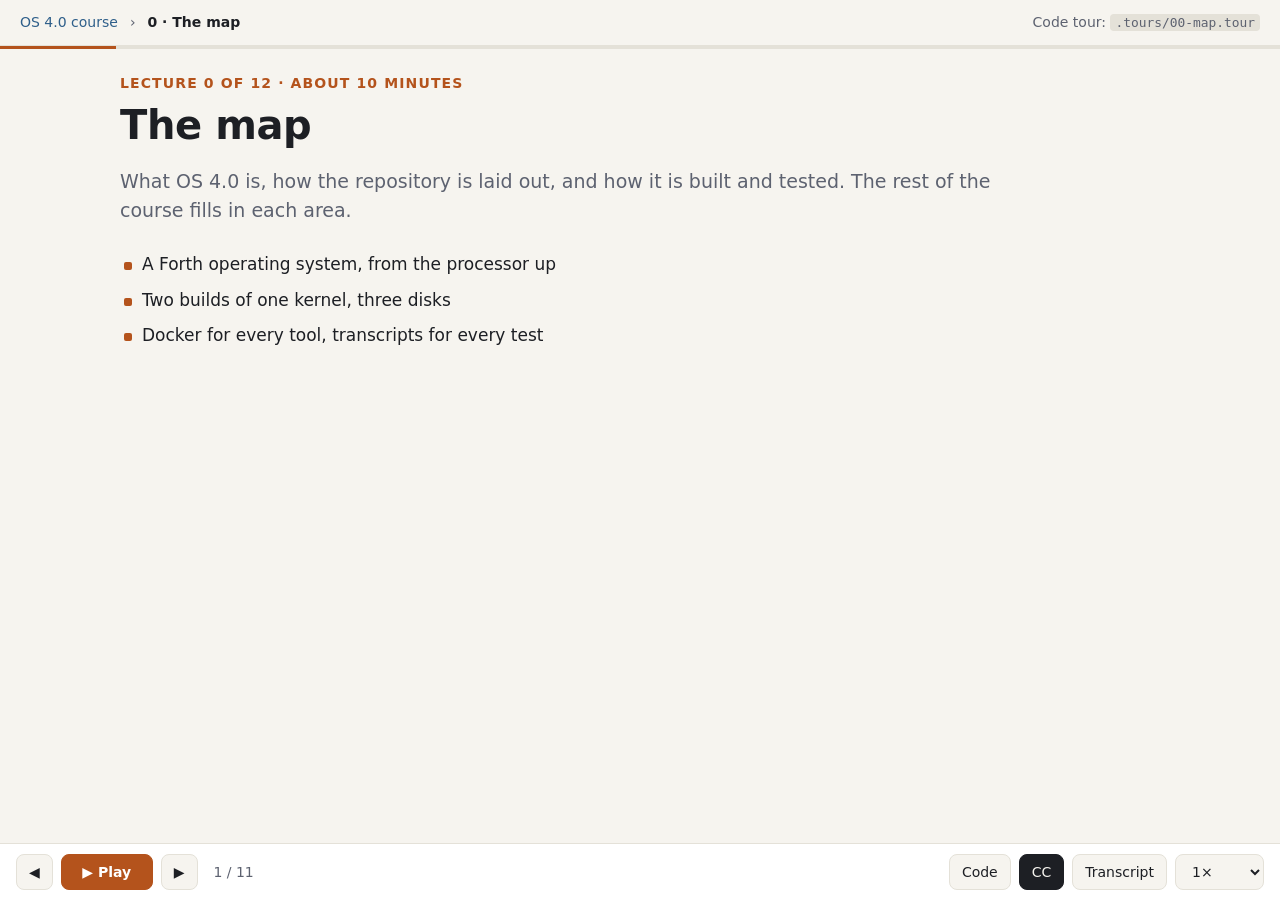
==== docs/course/00-map.html @ cc6a462b "Course: lectures 0-4 and their tours; Code button opens the tour step Lectures 0 (the map), 1 (Forth" ====
<!doctype html>
<html lang="en-GB">
<head>
<meta charset="utf-8">
<meta name="viewport" content="width=device-width, initial-scale=1">
<title>The map · OS 4.0 course</title>
<link rel="stylesheet" href="course.css">
</head>
<body data-tour="00-map">

<header class="top">
  <a href="index.html">OS 4.0 course</a> <span>›</span> <span class="lecture">0 · The map</span>
  <span class="spacer"></span>
  <span class="tour">Code tour: <code>.tours/00-map.tour</code></span>
</header>

<main class="stage">

<!-- 1 -->
<section class="slide" data-code="1">
  <div class="kicker">Lecture 0 of 12 · about 10 minutes</div>
  <h1>The map</h1>
  <p class="lede">What OS 4.0 is, how the repository is laid out, and how it is built and tested. The rest of the course fills in each area.</p>
  <ul class="points" style="margin-top:28px">
    <li data-step="2">A Forth operating system, from the processor up</li>
    <li data-step="2">Two builds of one kernel, three disks</li>
    <li data-step="3">Docker for every tool, transcripts for every test</li>
  </ul>
  <div class="talk">
    <p>Welcome to the course on OS 4.0. This first lecture is the map. It won't go deep into anything. Instead it shows you the whole territory, so that when later lectures zoom in on tasks, or storage, or the network, you know where you are.</p>
    <p>We'll see what the system is and what it's for, how one kernel is built two ways, and the three disks it uses.</p>
    <p>Then the practical side: how everything is built inside Docker, and how every feature is tested by a transcript of a real session. Each lecture ends with questions to think about, and the Code button opens the same code in your editor.</p>
  </div>
</section>

<!-- 2 -->
<section class="slide" data-code="2">
  <h2>A Forth operating system</h2>
  <div class="cols">
    <div class="figure" data-step="1">
      <svg viewBox="0 0 520 290" role="img" aria-label="Layers: the app on top, then the Forth boot files, the assembly kernel, and the machine">
        <rect class="box accent" x="20" y="16" width="480" height="50" rx="8"/>
        <text x="40" y="47">an app: the MUD, or anything else</text>
        <text x="480" y="47" class="small" text-anchor="end">app disk</text>
        <rect class="box green" x="20" y="78" width="480" height="96" rx="8"/>
        <text x="40" y="104">Forth boot files</text>
        <text x="40" y="126" class="small">the language, drivers, tasks, blocks, network, REPL</text>
        <text x="40" y="146" class="small">about 3,000 lines of Forth</text>
        <text x="480" y="104" class="small" text-anchor="end">forth/, hal/</text>
        <rect class="box blue" x="20" y="186" width="480" height="50" rx="8"/>
        <text x="40" y="216">the kernel: primitives, a compiler, start-up</text>
        <text x="480" y="216" class="small" text-anchor="end">arch/aarch64/</text>
        <rect class="box faint" x="20" y="248" width="480" height="34" rx="8"/>
        <text x="40" y="270" class="small">a 64-bit ARM machine: QEMU's virt today, AWS Graviton later</text>
      </svg>
    </div>
    <ul class="points">
      <li data-step="2">No Linux underneath: it owns the machine</li>
      <li data-step="3">Most of it is Forth, even the drivers</li>
      <li data-step="4">Built to run a MUD, kept general for other apps</li>
    </ul>
  </div>
  <div class="talk">
    <p>OS 4.0 is a small operating system written in Forth for 64-bit ARM processors. Here are its layers, from the bottom up.</p>
    <p>At the bottom is the machine. Today that's QEMU's virtual ARM board, called <span data-say="virt">virt</span>. Later it will be an AWS Graviton server. There's no Linux underneath and no other operating system: OS 4.0 owns the machine, from the first instruction.</p>
    <p>Above it is a small kernel in assembly language. It holds the Forth primitives, a minimal compiler, and the start-up code. Everything else is Forth, loaded at boot from the files in the forth and <span data-say="hal">HAL</span> folders: the rest of the language, the device drivers, multitasking, disk blocks, a network stack, and the interactive prompt, which Forth calls the REPL.</p>
    <p>On top runs an application. The first will be a MUD, a text adventure that many people play at once over the network. But the base is kept general, so that other applications can run on it too.</p>
  </div>
</section>

<!-- 3 -->
<section class="slide" data-code="3">
  <h2>One kernel, two builds</h2>
  <div class="cols">
    <div class="figure" data-step="1">
      <svg viewBox="0 0 520 250" role="img" aria-label="kernel.s is assembled twice: with linux.s for the hosted build, with virt.s for bare metal">
        <rect class="box accent" x="170" y="14" width="180" height="56" rx="8"/>
        <text x="260" y="38" text-anchor="middle" class="mono">kernel.s</text>
        <text x="260" y="58" text-anchor="middle" class="small">+ the boot files</text>
        <path class="line" d="M 220 70 L 120 120"/>
        <path class="line" d="M 300 70 L 400 120"/>
        <rect class="box green" x="20" y="120" width="210" height="110" rx="8"/>
        <text x="36" y="146">hosted</text>
        <text x="36" y="168" class="mono">linux.s</text>
        <text x="36" y="190" class="small">a Linux program, run by</text>
        <text x="36" y="208" class="small">qemu-aarch64: starts at once</text>
        <rect class="box blue" x="290" y="120" width="210" height="110" rx="8"/>
        <text x="306" y="146">bare metal</text>
        <text x="306" y="168" class="mono">virt.s, vectors.s</text>
        <text x="306" y="190" class="small">booted by Limine on</text>
        <text x="306" y="208" class="small">QEMU's virt machine</text>
      </svg>
    </div>
    <ul class="points">
      <li data-step="2">The same Forth on both: only the drivers differ</li>
      <li data-step="2">The platform supplies <code>hal_key</code>, <code>hal_emit</code>, <code>hal_bye</code>…</li>
      <li data-step="3">Every test runs on both builds</li>
    </ul>
  </div>
  <div class="below" data-step="2">
    <pre class="code" data-src="arch/aarch64/kernel.s">.ifdef HOSTED
	bootfile "hal/linux-blk.fs"
	<span class="c">…</span>
.else
	bootfile "hal/virtio.fs"
	<span class="c">…</span>
.endif</pre>
    <div class="src"><a href="../../arch/aarch64/kernel.s" data-ref="arch/aarch64/kernel.s:boot_files">arch/aarch64/kernel.s › boot_files</a></div>
  </div>
  <div class="talk">
    <p>The kernel is one assembly file, kernel dot s, which pulls in the rest of the assembly and embeds the Forth boot files. It's assembled twice, once for each platform.</p>
    <p>The hosted build links it with linux dot s and runs it as an ordinary Linux program, under a small emulator called <span data-say="Q emu A arch 64">qemu-aarch64</span>. It starts in a blink, which makes it ideal for quick tests. The bare-metal build links it with virt dot s instead and boots on QEMU's virtual machine, through a boot loader called Limine. The Forth on top is the same: only a handful of tiny routines, for reading a key, printing a character, and shutting down, come from the platform. And a few drivers differ, which the conditional block here chooses.</p>
    <p>Because the two builds share everything else, every test runs on both. When they agree, you can trust that the Forth is right and the platform code is right.</p>
  </div>
</section>

<!-- 4 -->
<section class="slide" data-code="4">
  <h2>Where things live</h2>
  <div class="cols even">
    <div class="figure" data-step="1">
      <svg viewBox="0 0 470 330" role="img" aria-label="The repository's folders">
        <g class="mono">
          <text x="20" y="34">arch/aarch64/</text>
          <text x="20" y="72">forth/</text>
          <text x="20" y="110">forth/net/</text>
          <text x="20" y="148">hal/</text>
          <text x="20" y="186">tools/</text>
          <text x="20" y="224">tests/</text>
          <text x="20" y="262">docs/</text>
          <text x="20" y="300">examples/</text>
        </g>
        <g class="small">
          <text x="170" y="34">the kernel and platform glue, in assembly</text>
          <text x="170" y="72">the language, tasks, blocks, the REPL…</text>
          <text x="170" y="110">Ethernet, ARP, IP, ICMP, UDP, TCP, telnet</text>
          <text x="170" y="148">drivers: virtio and hosted Linux</text>
          <text x="170" y="186">Python: tests, disks, network peers</text>
          <text x="170" y="224">transcripts: .in and .out</text>
          <text x="170" y="262">the brief, tech debt, this course</text>
          <text x="170" y="300">hello, an example app</text>
        </g>
        <rect class="fill-accent" x="8" y="20" width="4" height="138"/>
      </svg>
    </div>
    <ul class="points">
      <li data-step="2"><code>docs/brief.md</code>: the specification</li>
      <li data-step="2"><code>DECISIONS.md</code>: every open choice, with its reason</li>
      <li data-step="3"><code>docs/tech-debt.md</code>: shortcuts, gaps and risks</li>
      <li data-step="3"><code>CLAUDE.md</code>: the conventions, in brief</li>
    </ul>
  </div>
  <div class="talk">
    <p>Here's the repository. The four folders marked in orange are the operating system itself. Arch slash <span data-say="A arch 64">aarch64</span> holds the assembly. Forth holds the language and the system services, with the network stack in its own sub-folder. And <span data-say="HAL">hal</span>, the hardware abstraction layer, holds the drivers, also written in Forth.</p>
    <p>Tools holds the Python helpers that build disks and run tests, tests holds the tests, docs holds the documentation including this course, and examples holds a small example application.</p>
    <p>Four documents explain the why. The brief is the specification: read it first. Decisions records every choice the brief left open, with a one-line reason, numbered so that code comments can point at them. Tech debt lists shortcuts and known gaps, and some are marked must fix before the system goes public. And the CLAUDE file gathers the conventions in one place.</p>
  </div>
</section>

<!-- 5 -->
<section class="slide" data-code="5">
  <h2>The boot files, in order</h2>
  <div class="cols">
    <div data-step="1">
      <pre class="code" data-src="arch/aarch64/kernel.s">	bootfile "forth/core.fs"
	bootfile "forth/output.fs"
	<span class="c">…  drivers from hal/</span>
	bootfile "forth/blocks.fs"
	bootfile "forth/errors.fs"
	bootfile "forth/tasks.fs"
	bootfile "forth/random.fs"
	bootfile "forth/crypto.fs"
	bootfile "forth/records.fs"
	bootfile "forth/net/eth.fs"
	<span class="c">…  arp, ip, icmp, udp, tcp, telnet, net</span>
	bootfile "forth/interpreter.fs"
	bootfile "forth/sandbox.fs"
	bootfile "forth/files.fs"
	bootfile "forth/net/repl.fs"
	bootfile "forth/app.fs"
	bootfile "forth/start.fs"	<span class="c">// last: starts the Forth QUIT loop</span></pre>
      <div class="src"><a href="../../arch/aarch64/kernel.s" data-ref="arch/aarch64/kernel.s">arch/aarch64/kernel.s</a></div>
    </div>
    <ul class="points">
      <li data-step="2">Each file builds on the ones before it</li>
      <li data-step="3">Compiled from source at every boot: under a second</li>
      <li data-step="4">An error while loading prints <code>file:line:</code> and stops</li>
    </ul>
  </div>
  <div class="talk">
    <p>This list in the kernel is the order in which the system builds itself. Each line embeds one Forth source file in the kernel image.</p>
    <p>Core comes first and finishes the language. Output adds printing and strings. Then come the drivers for the platform, then blocks, error reporting, tasks, random numbers and cryptography, crash-safe records, and the network stack, layer by layer. Then the interpreter, the sandbox, the app disk's files, the network REPL and app start-up. Each file uses only words defined by the files above it.</p>
    <p>All of this is compiled from source at every boot, by the small interpreter in the kernel. It takes well under a second. There's no separate build step for the Forth, and nothing precompiled to drift out of date.</p>
    <p>If a boot file has a mistake, the kernel prints the file name and line number, and stops. You'll see that mechanism again in the lecture on booting.</p>
  </div>
</section>

<!-- 6 -->
<section class="slide" data-code="6">
  <h2>Three disks, three jobs</h2>
  <div class="figure" data-step="1">
    <svg viewBox="0 0 900 220" role="img" aria-label="Boot disk: FAT, Limine and the kernel, read only. Data disk: blocks, written. App disk: FAT, the app's files, read only.">
      <rect class="box faint" x="20" y="20" width="270" height="150" rx="10"/>
      <text x="40" y="52">boot disk</text>
      <text x="40" y="78" class="small">FAT: Limine, its config, the kernel</text>
      <text x="40" y="100" class="small">made by make image</text>
      <text x="40" y="150" class="mono">read only</text>
      <rect class="box accent" x="315" y="20" width="270" height="150" rx="10"/>
      <text x="335" y="52">data disk</text>
      <text x="335" y="78" class="small">1 KiB blocks, header in block 0</text>
      <text x="335" y="100" class="small">screens, records, the app's data</text>
      <text x="335" y="150" class="mono">the only disk written</text>
      <rect class="box blue" x="610" y="20" width="270" height="150" rx="10"/>
      <text x="630" y="52">app disk</text>
      <text x="630" y="78" class="small">FAT labelled OS4APP</text>
      <text x="630" y="100" class="small">app.fs and the files it includes</text>
      <text x="630" y="150" class="mono">read only</text>
      <text x="450" y="205" text-anchor="middle" class="small">told apart by what is on them, never by their order</text>
    </svg>
  </div>
  <ul class="points below">
    <li data-step="2">A hard rule: the OS never writes the boot disk or the app disk</li>
    <li data-step="3">FAT for what the OS only reads; blocks for what it writes</li>
  </ul>
  <div class="talk">
    <p>The system runs with three disks, each with one job.</p>
    <p>The boot disk holds the boot loader and the kernel. The data disk is a plain array of one-kilobyte blocks, with a header in block zero, and it's the only disk the system ever writes. And the app disk holds the application's source files. It's formatted as FAT, the same file system as a USB stick, so it can be made with ordinary tools.</p>
    <p>That split is one of the hard rules. The operating system never writes to the boot disk or the app disk. FAT is used for what the system only reads, because standard tools can build it; blocks are used for what it writes, because they're simple enough to make crash safe.</p>
    <p>Notice the line at the bottom. The system tells the disks apart by looking at what's on them, never by the order they happen to be attached in. Cloud machines don't promise an order.</p>
  </div>
</section>

<!-- 7 -->
<section class="slide" data-code="7">
  <h2>Everything builds in Docker</h2>
  <pre class="code" data-step="1"><span class="c"># once: the toolchain image, the kernel and the boot disk</span>
docker build -t os4 .

<span class="c"># boot to the Forth prompt on the serial console</span>
docker run --rm -it os4

<span class="c"># the test suites, against your working copy</span>
docker run --rm -v "${PWD}:/src" os4 make test</pre>
  <ul class="points below">
    <li data-step="2">Nothing is installed on the host but Docker</li>
    <li data-step="2">The image holds cross binutils, QEMU, Limine, gforth and Python</li>
    <li data-step="3">Make targets: <code>build image run run-hosted test test-hosted test-virt</code></li>
  </ul>
  <div class="talk">
    <p>The host machine has no tools of its own: no assembler, no QEMU, no make. Everything happens inside a Docker image.</p>
    <p>Building the image fetches the cross assembler for ARM, QEMU, the Limine boot loader, gforth, which is a standard Forth used to check results, and Python for the tools. It also builds the kernel and the boot disk, so the second command boots the system straight away.</p>
    <p>For day-to-day work, you mount your working copy into the container and run make targets against it. Make test runs the whole suite. There are targets to build, to make the boot image, to boot either build, and to run the tests on one build only.</p>
  </div>
</section>

<!-- 8 -->
<section class="slide" data-code="8">
  <h2>Tests are transcripts</h2>
  <div class="cols even">
    <div data-step="1">
      <pre class="code" data-src="tests/stack.in">1 2 3 .s
rot .s
-rot .s
swap .s</pre>
      <div class="src"><a href="../../tests/stack.in">tests/stack.in</a>: typed at the console</div>
    </div>
    <div data-step="2">
      <pre class="code" data-src="tests/stack.out">OS 4.0
1 2 3 .s &lt;3&gt; 1 2 3  ok
rot .s &lt;3&gt; 2 3 1  ok
-rot .s &lt;3&gt; 1 2 3  ok
swap .s &lt;3&gt; 1 3 2  ok</pre>
      <div class="src"><a href="../../tests/stack.out">tests/stack.out</a>: what must come back</div>
    </div>
  </div>
  <ul class="points below">
    <li data-step="3">Byte for byte, on both builds</li>
    <li data-step="3">Every feature adds tests; the whole suite runs on every change</li>
  </ul>
  <div class="talk">
    <p>Every test is a transcript. The dot <span data-say="in">in</span> file is typed at the console, line by line, exactly as a person would.</p>
    <p>The dot <span data-say="out">out</span> file is what must come back: the banner, then each line as the system echoes it, its output, and <span data-say="okay">ok</span>. The values are checked by hand, and against gforth for standard words, before a transcript is committed.</p>
    <p>The output must match byte for byte, on both builds. It's a blunt instrument, and that's its strength: any change in behaviour, however small, shows up as a difference. Every feature adds tests, and the whole suite runs on every change. The last lecture shows the test tools in detail.</p>
  </div>
</section>

<!-- 9 -->
<section class="slide" data-code="9">
  <h2>The rules that shape it</h2>
  <ul class="points">
    <li data-step="1"><b>Forth first.</b> Assembly only for primitives, the thinnest hardware access, start-up and measured hot spots</li>
    <li data-step="2"><b>Hardware through the HAL.</b> <code>key emit blk-read blk-write net-send net-poll</code>: no driver details above <code>hal/</code></li>
    <li data-step="3"><b>Durable means synced.</b> <code>sync</code> writes the buffers, flushes the device and waits</li>
    <li data-step="4"><b>Strangers get a sandbox.</b> A player-facing wordlist never reaches the full dictionary</li>
    <li data-step="5"><b>Data is data.</b> Never store player data as Forth source; never persist execution tokens</li>
  </ul>
  <div class="talk">
    <p>A few rules run through the whole system, and knowing them makes the code easier to read.</p>
    <p>Forth first. Assembly is used only where it must be: the primitives, the thinnest layer of hardware access, start-up, and places where measurement showed Forth was too slow. Even then, the Forth version is kept as the reference.</p>
    <p>Hardware goes through the HAL. Everything above the drivers uses a few words like key, emit, block read and block write, network send and network poll, so the same code runs on QEMU, on Linux, and later on real cloud hardware.</p>
    <p>Durable means synced. A change is only safe once sync has written the buffers, flushed the device, and waited for it to finish.</p>
    <p>Strangers get a sandbox. Anyone connecting over the network sees a small wordlist that cannot reach the rest of the system.</p>
    <p>And data is data. Player data is never stored as Forth source to be run later, and execution tokens, which are memory addresses, are never written to disk.</p>
  </div>
</section>

<!-- 10 -->
<section class="slide">
  <h2>The course</h2>
  <div class="cols even">
    <ol class="points" style="list-style:none">
      <li data-step="1"><b>1</b> Forth in twelve minutes</li>
      <li data-step="1"><b>2</b> The kernel</li>
      <li data-step="1"><b>3</b> Booting</li>
      <li data-step="1"><b>4</b> When things go wrong</li>
      <li data-step="2"><b>5</b> Tasks</li>
      <li data-step="2"><b>6</b> Storage</li>
    </ol>
    <ol class="points" style="list-style:none">
      <li data-step="2"><b>7</b> Network I: up to UDP</li>
      <li data-step="2"><b>8</b> Network II: TCP</li>
      <li data-step="3"><b>9</b> The REPL and security</li>
      <li data-step="3"><b>10</b> Applications</li>
      <li data-step="3"><b>11</b> Testing</li>
    </ol>
  </div>
  <div class="talk">
    <p>Here's the rest of the course. The first four lectures are the foundations: enough Forth to read the code, then the kernel, how the machine boots, and how errors are handled.</p>
    <p>The middle four are the services the system offers: tasks, storage, and the network in two parts, first up to UDP, then TCP.</p>
    <p>The last three bring it together: the REPL and security, applications, and finally how all of it is tested. Each lecture is about ten to twelve minutes, and stands on its own, though they build in this order.</p>
  </div>
</section>

<!-- 11 -->
<section class="slide">
  <h2>Questions to think about…</h2>
  <ol class="questions">
    <li>The boot files are compiled from source at every boot. What does that buy, and what would precompiling them cost?</li>
    <li>Why tell disks apart by their contents rather than their order? Think about a cloud server with volumes attached and detached.</li>
    <li>A transcript test fails if a single space changes. When is that a strength, and when a nuisance?</li>
  </ol>
  <div class="talk">
    <p>That's the map. A Forth system on ARM, built two ways, with three disks, built in Docker and tested by transcripts.</p>
    <p>Here are three questions to think about before the coaching session. The first is about compiling at boot, the second about telling disks apart, and the third about how strict the tests are. Next, lecture one: just enough Forth to read everything else.</p>
  </div>
</section>

</main>

<script src="course.js"></script>
</body>
</html>
---- docs/course/course.css ----
/* course.css: the look of every lecture in docs/course. One slide at a time,
   a control bar, captions; light and dark. */

:root {
  --bg: #f6f4ef;
  --panel: #ffffff;
  --ink: #1d1f24;
  --muted: #5d6270;
  --faint: #e4e1d8;
  --accent: #b4531c;        /* rust: the thread of each diagram */
  --accent-soft: #f3e2d6;
  --blue: #2f5f8a;
  --blue-soft: #dde8f2;
  --green: #3c7a4a;
  --green-soft: #dcefe0;
  --code-bg: #1f2329;
  --code-ink: #e8e6df;
  --code-dim: #8b929e;
  --code-word: #f0a868;
  --shadow: 0 1px 2px rgb(0 0 0 / 0.06), 0 8px 24px rgb(0 0 0 / 0.06);
  --mono: "Cascadia Mono", "JetBrains Mono", Consolas, ui-monospace, monospace;
  --sans: "Segoe UI", system-ui, -apple-system, "Helvetica Neue", sans-serif;
  color-scheme: light;
}
@media (prefers-color-scheme: dark) {
  :root:not([data-theme="light"]) {
    --bg: #15171b; --panel: #1d2026; --ink: #e9e7e1; --muted: #a0a6b2; --faint: #2c3038;
    --accent: #ec8a4f; --accent-soft: #3a2a20; --blue: #7fb0dc; --blue-soft: #1f2d3a;
    --green: #7cc28c; --green-soft: #1f3324; --code-bg: #111317;
    --shadow: 0 1px 2px rgb(0 0 0 / 0.4); color-scheme: dark;
  }
}
:root[data-theme="dark"] {
  --bg: #15171b; --panel: #1d2026; --ink: #e9e7e1; --muted: #a0a6b2; --faint: #2c3038;
  --accent: #ec8a4f; --accent-soft: #3a2a20; --blue: #7fb0dc; --blue-soft: #1f2d3a;
  --green: #7cc28c; --green-soft: #1f3324; --code-bg: #111317;
  --shadow: 0 1px 2px rgb(0 0 0 / 0.4); color-scheme: dark;
}

* { box-sizing: border-box; }
html, body { margin: 0; height: 100%; }
body {
  background: var(--bg); color: var(--ink); font: 17px/1.5 var(--sans);
  display: flex; flex-direction: column;
}
a { color: var(--blue); }

/* ---- Header */
.top {
  display: flex; align-items: baseline; gap: 12px; padding: 12px 20px;
  border-bottom: 1px solid var(--faint); font-size: 14px; color: var(--muted);
}
.top a { text-decoration: none; }
.top .lecture { color: var(--ink); font-weight: 600; }
.top .spacer { flex: 1; }

/* ---- Slides */
.stage { flex: 1; display: flex; justify-content: center; padding: 24px 16px 8px; overflow: auto; }
.slide { display: none; width: min(1040px, 100%); }
.slide.on { display: block; animation: fade 0.25s ease; }
@keyframes fade { from { opacity: 0; transform: translateY(4px); } to { opacity: 1; transform: none; } }
.slide h1 { font-size: clamp(28px, 4vw, 40px); line-height: 1.15; margin: 0 0 6px; letter-spacing: -0.01em; }
.slide h2 { font-size: clamp(22px, 3vw, 30px); margin: 0 0 18px; letter-spacing: -0.01em; }
.slide .kicker { color: var(--accent); font-weight: 600; font-size: 14px; text-transform: uppercase; letter-spacing: 0.08em; margin-bottom: 8px; }
.slide .lede { color: var(--muted); font-size: 19px; max-width: 46em; }
.slide ul.points { margin: 0; padding: 0; list-style: none; display: grid; gap: 10px; }
.slide ul.points li { padding-left: 22px; position: relative; }
.slide ul.points li::before { content: ""; position: absolute; left: 4px; top: 0.6em; width: 8px; height: 8px; border-radius: 2px; background: var(--accent); }

.cols { display: grid; grid-template-columns: 1.15fr 1fr; gap: 28px; align-items: start; }
.cols.even { grid-template-columns: 1fr 1fr; }
.cols > * { min-width: 0; }             /* a wide excerpt scrolls rather than squeezing its neighbour */
.below { margin-top: 22px; }
@media (max-width: 760px) {
  .cols, .cols.even { grid-template-columns: 1fr; }
  .top .tour { display: none; }
}

.figure { background: var(--panel); border: 1px solid var(--faint); border-radius: 10px; padding: 16px; box-shadow: var(--shadow); }
.figure svg { width: 100%; height: auto; display: block; }
.caption { font-size: 13px; color: var(--muted); margin-top: 8px; }

/* Diagram vocabulary, used inside inline SVG */
svg text { font-family: var(--sans); font-size: 14px; fill: var(--ink); }
svg .mono { font-family: var(--mono); font-size: 13px; }
svg .small { font-size: 12px; fill: var(--muted); }
svg .box { fill: var(--panel); stroke: var(--muted); stroke-width: 1.2; }
svg .box.accent { fill: var(--accent-soft); stroke: var(--accent); }
svg .box.blue { fill: var(--blue-soft); stroke: var(--blue); }
svg .box.green { fill: var(--green-soft); stroke: var(--green); }
svg .box.faint { fill: var(--bg); stroke: var(--faint); }
svg .line { stroke: var(--muted); stroke-width: 1.4; fill: none; }
svg .line.accent { stroke: var(--accent); stroke-width: 2; }
svg .fill-accent { fill: var(--accent); }
svg .fill-muted { fill: var(--muted); }

/* Code excerpts: real source, checked by tools/check-course.py */
pre.code {
  background: var(--code-bg); color: var(--code-ink); font: 14px/1.5 var(--mono);
  border-radius: 10px; padding: 14px 16px; margin: 0; overflow-x: auto; box-shadow: var(--shadow);
  tab-size: 4;
}
pre.code .c { color: var(--code-dim); }
pre.code .w { color: var(--code-word); }
/* Bands: groups of lines in an excerpt, labelled, matched by .tintN in the text */
pre.code .band { display: block; margin: 0 -16px; padding: 0 16px 0 13px; border-left: 3px solid; position: relative; }
pre.code .band::after { content: attr(data-label); position: absolute; right: 12px; bottom: 1px; font: 600 11px/1.9 var(--sans); text-transform: uppercase; letter-spacing: 0.08em; }
pre.code .band.tint1 { background: rgb(127 176 220 / 0.13); border-color: #7fb0dc; }
pre.code .band.tint2 { background: rgb(124 194 140 / 0.13); border-color: #7cc28c; }
pre.code .band.tint3 { background: rgb(236 138 79 / 0.15); border-color: #ec8a4f; }
pre.code .band.tint1::after { color: #7fb0dc; }
pre.code .band.tint2::after { color: #7cc28c; }
pre.code .band.tint3::after { color: #ec8a4f; }
b.tint1 { color: var(--blue); }
b.tint2 { color: var(--green); }
b.tint3 { color: var(--accent); }
.src { font-size: 13px; color: var(--muted); margin-top: 6px; }
.src a { font-family: var(--mono); }
code { font-family: var(--mono); font-size: 0.92em; background: var(--faint); padding: 1px 5px; border-radius: 4px; }

.callout { border-left: 3px solid var(--accent); background: var(--accent-soft); padding: 10px 14px; border-radius: 0 8px 8px 0; margin-top: 18px; }
.questions { counter-reset: q; list-style: none; padding: 0; display: grid; gap: 14px; }
.questions li { counter-increment: q; background: var(--panel); border: 1px solid var(--faint); border-radius: 10px; padding: 14px 16px 14px 52px; position: relative; }
.questions li::before { content: counter(q); position: absolute; left: 16px; top: 13px; width: 24px; height: 24px; border-radius: 50%; background: var(--accent); color: #fff; font-weight: 600; font-size: 14px; display: grid; place-items: center; }

/* Builds: while narrating, parts of a slide not yet talked about are dimmed */
.narrating [data-step] { transition: opacity 0.4s ease; }
.narrating [data-step].ahead { opacity: 0.18; }

/* The talk track: the narration, read aloud; shown as a transcript on request */
.talk { display: none; }
.transcript {
  display: none; width: min(1040px, 100% - 32px); margin: 0 auto 8px; max-height: 26vh; overflow: auto;
  background: var(--panel); border: 1px solid var(--faint); border-radius: 10px; padding: 4px 18px; font-size: 15px; color: var(--muted);
}
.transcript.on { display: block; }
.transcript p.now { color: var(--ink); }

.captions {
  position: fixed; left: 50%; bottom: 76px; transform: translateX(-50%); width: min(860px, calc(100% - 32px));
  background: rgb(15 16 19 / 0.86); color: #fff; font-size: 18px; line-height: 1.4; text-align: center;
  padding: 8px 14px; border-radius: 8px; pointer-events: none; display: none;
}
.captions.on:not(:empty) { display: block; }

/* ---- Control bar */
.controls {
  display: flex; align-items: center; gap: 8px; flex-wrap: wrap; padding: 10px 16px;
  border-top: 1px solid var(--faint); background: var(--panel);
}
.controls button, .controls select, .controls a.code {
  font: 14px var(--sans); color: var(--ink); background: var(--bg); border: 1px solid var(--faint);
  border-radius: 8px; padding: 7px 12px; cursor: pointer; min-height: 36px;
}
.controls button:hover, .controls a.code:hover { border-color: var(--muted); }
.controls a.code { text-decoration: none; display: inline-flex; align-items: center; }
.controls a.code[hidden] { display: none; }
.controls button.primary { background: var(--accent); border-color: var(--accent); color: #fff; min-width: 92px; font-weight: 600; }
.controls button[aria-pressed="true"] { background: var(--ink); color: var(--bg); border-color: var(--ink); }
.controls .count { font-variant-numeric: tabular-nums; color: var(--muted); font-size: 14px; min-width: 56px; text-align: center; }
.controls .spacer { flex: 1; }
.controls select.voice { max-width: 220px; }
.progress { height: 3px; background: var(--faint); }
.progress div { height: 100%; width: 0; background: var(--accent); transition: width 0.3s ease; }
.nosound { font-size: 13px; color: var(--muted); }

/* ---- The course index */
.index { max-width: 860px; margin: 0 auto; padding: 32px 16px 48px; }
.index h1 { font-size: 36px; margin: 0 0 8px; }
.index ol { list-style: none; padding: 0; display: grid; gap: 10px; }
.index li a, .index li .soon {
  display: grid; grid-template-columns: 44px 1fr auto; gap: 12px; align-items: baseline;
  background: var(--panel); border: 1px solid var(--faint); border-radius: 10px; padding: 14px 16px; text-decoration: none; color: var(--ink);
}
.index li a:hover { border-color: var(--accent); }
.index li .soon { color: var(--muted); }
.index .n { font-weight: 700; color: var(--accent); font-variant-numeric: tabular-nums; }
.index .what { color: var(--muted); font-size: 15px; }
.index .len { color: var(--muted); font-size: 14px; }
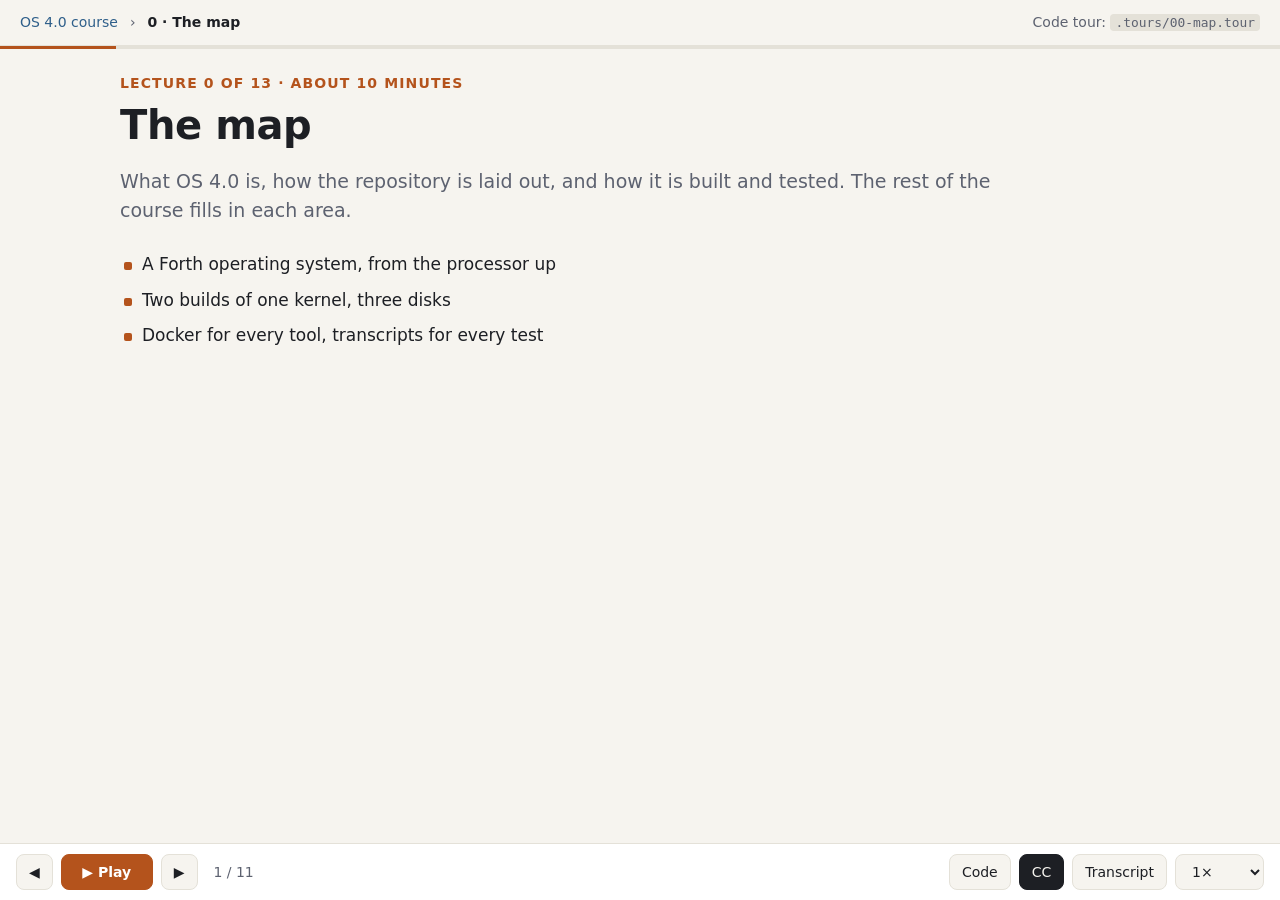
==== commit 6fc28c23: "Course: lecture 12, the proofs How the dictionary is dumped and turned into Lean, the model, and a w" ====
--- a/docs/course/00-map.html
+++ b/docs/course/00-map.html
@@ -18,7 +18,7 @@
 
 <!-- 1 -->
 <section class="slide" data-code="1">
-  <div class="kicker">Lecture 0 of 12 · about 10 minutes</div>
+  <div class="kicker">Lecture 0 of 13 · about 10 minutes</div>
   <h1>The map</h1>
   <p class="lede">What OS 4.0 is, how the repository is laid out, and how it is built and tested. The rest of the course fills in each area.</p>
   <ul class="points" style="margin-top:28px">
@@ -280,7 +280,7 @@
   <div class="talk">
     <p>Every test is a transcript. The dot <span data-say="in">in</span> file is typed at the console, line by line, exactly as a person would.</p>
     <p>The dot <span data-say="out">out</span> file is what must come back: the banner, then each line as the system echoes it, its output, and <span data-say="okay">ok</span>. The values are checked by hand, and against gforth for standard words, before a transcript is committed.</p>
-    <p>The output must match byte for byte, on both builds. It's a blunt instrument, and that's its strength: any change in behaviour, however small, shows up as a difference. Every feature adds tests, and the whole suite runs on every change. The last lecture shows the test tools in detail.</p>
+    <p>The output must match byte for byte, on both builds. It's a blunt instrument, and that's its strength: any change in behaviour, however small, shows up as a difference. Every feature adds tests, and the whole suite runs on every change. Lecture eleven shows the test tools in detail.</p>
   </div>
 </section>
 
@@ -322,12 +322,13 @@
       <li data-step="3"><b>9</b> The REPL and security</li>
       <li data-step="3"><b>10</b> Applications</li>
       <li data-step="3"><b>11</b> Testing</li>
+      <li data-step="3"><b>12</b> Proofs</li>
     </ol>
   </div>
   <div class="talk">
     <p>Here's the rest of the course. The first four lectures are the foundations: enough Forth to read the code, then the kernel, how the machine boots, and how errors are handled.</p>
     <p>The middle four are the services the system offers: tasks, storage, and the network in two parts, first up to UDP, then TCP.</p>
-    <p>The last three bring it together: the REPL and security, applications, and finally how all of it is tested. Each lecture is about ten to twelve minutes, and stands on its own, though they build in this order.</p>
+    <p>The last four bring it together: the REPL and security, applications, how all of it is tested, and finally what is proven about it. Each lecture is about ten to sixteen minutes, and stands on its own, though they build in this order.</p>
   </div>
 </section>
 
--- a/docs/course/course.css
+++ b/docs/course/course.css
@@ -71,6 +71,8 @@
 .cols.even { grid-template-columns: 1fr 1fr; }
 .cols > * { min-width: 0; }             /* a wide excerpt scrolls rather than squeezing its neighbour */
 .below { margin-top: 22px; }
+.cols.stacked { grid-template-columns: 1fr; gap: 18px; }   /* course.js: the code would not fit beside */
+.cols.stacked > .figure { max-width: 620px; }
 @media (max-width: 760px) {
   .cols, .cols.even { grid-template-columns: 1fr; }
   .top .tour { display: none; }
@@ -100,6 +102,7 @@
   border-radius: 10px; padding: 14px 16px; margin: 0; overflow-x: auto; box-shadow: var(--shadow);
   tab-size: 4;
 }
+pre.code.below { margin-top: 14px; }
 pre.code .c { color: var(--code-dim); }
 pre.code .w { color: var(--code-word); }
 /* Bands: groups of lines in an excerpt, labelled, matched by .tintN in the text */
